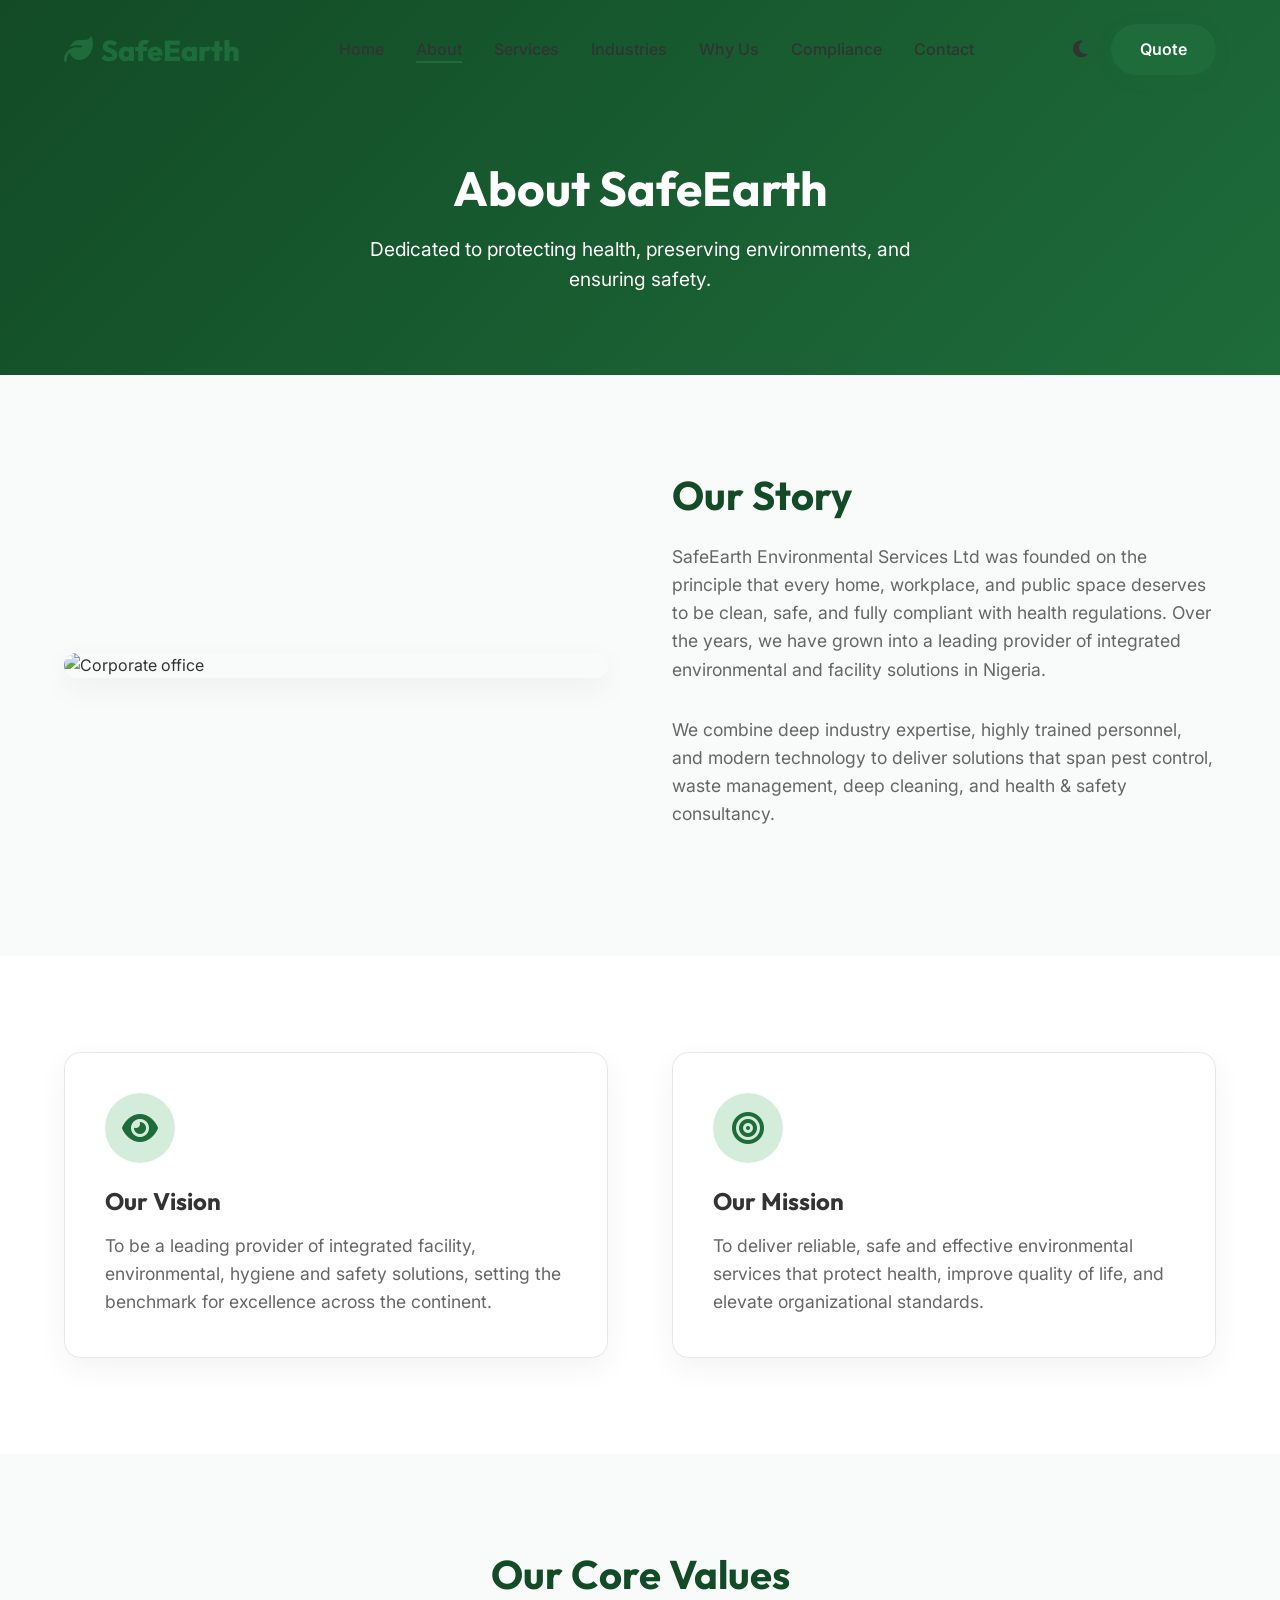
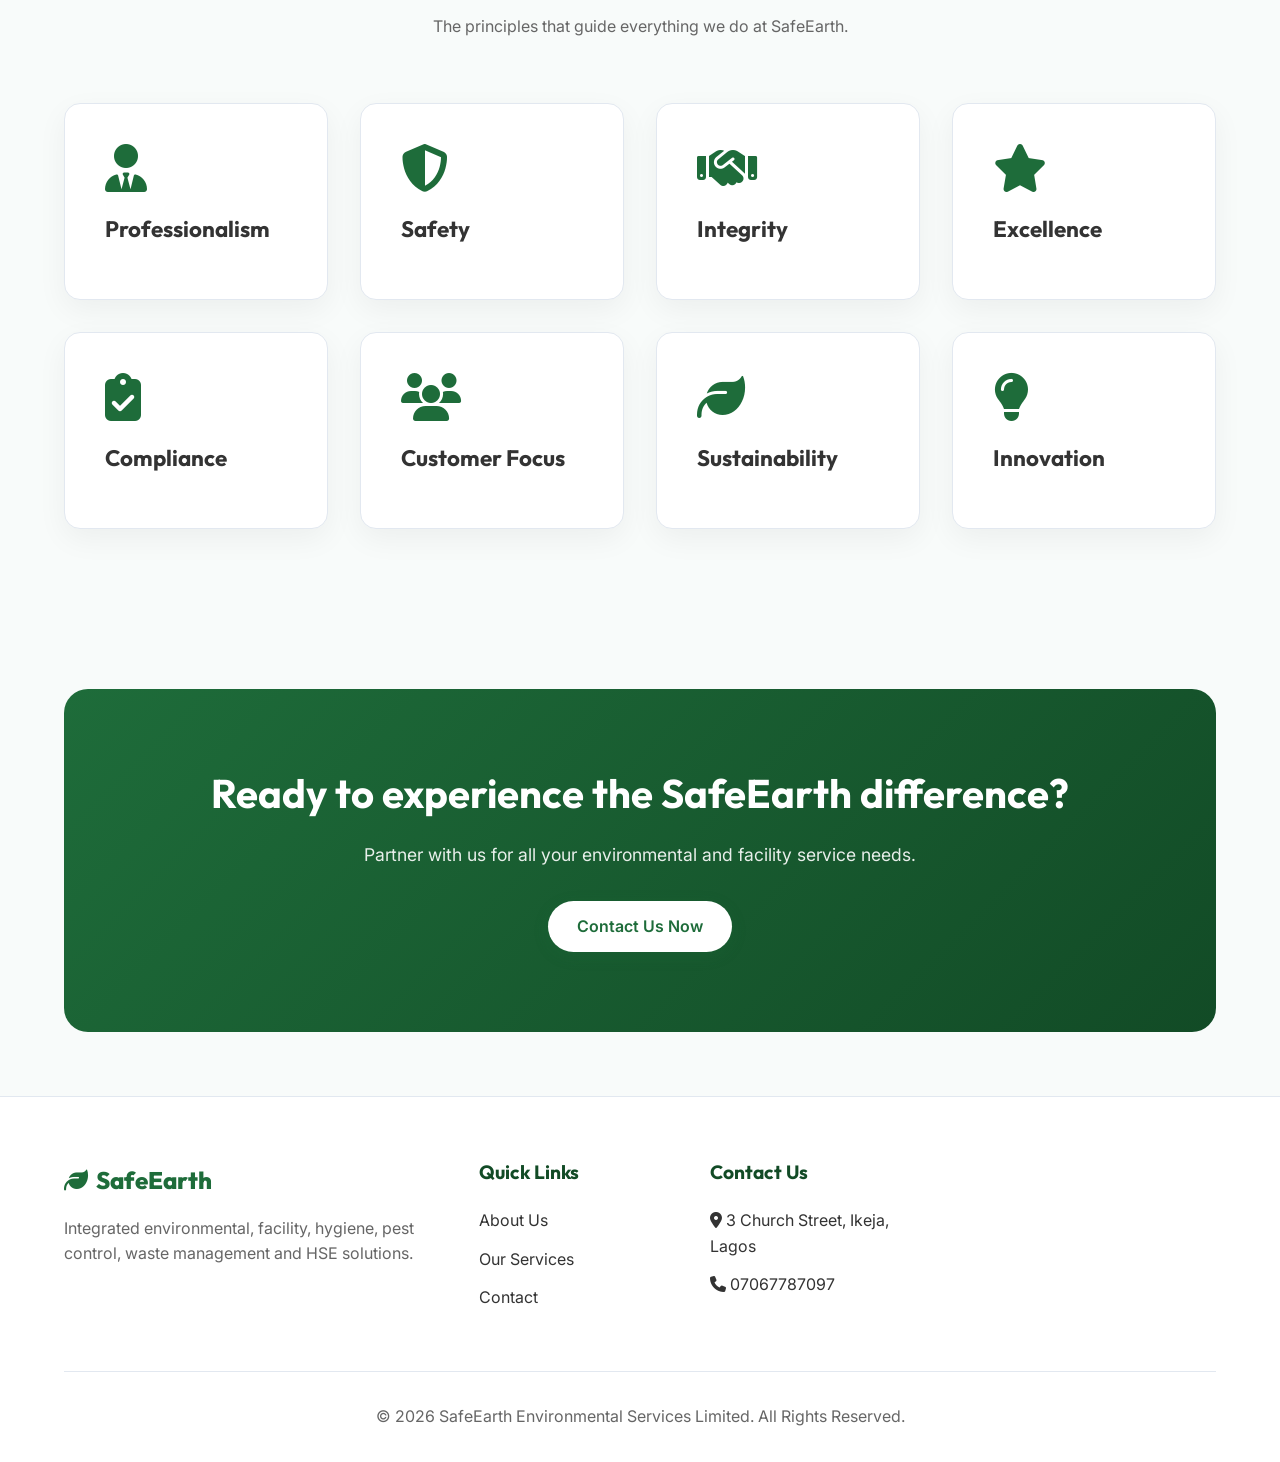
==== about.html @ f8154b9e "feat: SafeEarth" ====
<!DOCTYPE html>
<html lang="en">
<head>
  <meta charset="UTF-8">
  <meta name="viewport" content="width=device-width, initial-scale=1.0">
  <title>About Us | SafeEarth Environmental Services</title>
  <meta name="description" content="SafeEarth is a leading provider of integrated facility, environmental, hygiene and safety solutions.">
  <link rel="stylesheet" href="style.css">
</head>
<body>

  <!-- Loader -->
  <div class="loader-wrapper" id="loader">
    <div class="loader"></div>
  </div>

  <!-- Navbar -->
  <nav class="navbar">
    <a href="index.html" class="nav-logo">
      <i class="fas fa-leaf"></i> SafeEarth
    </a>
    <ul class="nav-links">
      <li><a href="index.html">Home</a></li>
      <li><a href="about.html" class="active">About</a></li>
      <li><a href="services.html">Services</a></li>
      <li><a href="industries.html">Industries</a></li>
      <li><a href="why-us.html">Why Us</a></li>
      <li><a href="compliance.html">Compliance</a></li>
      <li><a href="contact.html">Contact</a></li>
    </ul>
    <div class="nav-actions">
      <button class="theme-toggle" id="theme-toggle"><i class="fas fa-moon"></i></button>
      <a href="contact.html" class="btn btn-primary d-none-mobile">Quote</a>
      <div class="hamburger">
        <span></span>
        <span></span>
        <span></span>
      </div>
    </div>
  </nav>

  <!-- Page Header -->
  <header class="page-header">
    <h1 class="reveal slide-left">About SafeEarth</h1>
    <p class="reveal slide-right" style="transition-delay: 0.1s">Dedicated to protecting health, preserving environments, and ensuring safety.</p>
  </header>

  <!-- Story Section -->
  <section class="section">
    <div class="about-preview reveal">
      <div class="about-image">
        <img src="https://images.unsplash.com/photo-1497366216548-37526070297c?auto=format&fit=crop&q=80&w=800" alt="Corporate office">
      </div>
      <div class="about-text">
        <h2>Our Story</h2>
        <p>SafeEarth Environmental Services Ltd was founded on the principle that every home, workplace, and public space deserves to be clean, safe, and fully compliant with health regulations. Over the years, we have grown into a leading provider of integrated environmental and facility solutions in Nigeria.</p>
        <p>We combine deep industry expertise, highly trained personnel, and modern technology to deliver solutions that span pest control, waste management, deep cleaning, and health & safety consultancy.</p>
      </div>
    </div>
  </section>

  <!-- Vision & Mission -->
  <section class="section section-alt">
    <div class="grid" style="grid-template-columns: 1fr 1fr; gap: 4rem;">
      <div class="card reveal slide-left">
        <div style="width: 70px; height: 70px; background: var(--color-primary-light); border-radius: 50%; display: flex; align-items: center; justify-content: center; font-size: 2rem; color: var(--color-primary); margin-bottom: 1.5rem;">
          <i class="fas fa-eye"></i>
        </div>
        <h2>Our Vision</h2>
        <p style="font-size: 1.1rem; margin-top: 1rem;">To be a leading provider of integrated facility, environmental, hygiene and safety solutions, setting the benchmark for excellence across the continent.</p>
      </div>
      <div class="card reveal slide-right">
        <div style="width: 70px; height: 70px; background: var(--color-primary-light); border-radius: 50%; display: flex; align-items: center; justify-content: center; font-size: 2rem; color: var(--color-primary); margin-bottom: 1.5rem;">
          <i class="fas fa-bullseye"></i>
        </div>
        <h2>Our Mission</h2>
        <p style="font-size: 1.1rem; margin-top: 1rem;">To deliver reliable, safe and effective environmental services that protect health, improve quality of life, and elevate organizational standards.</p>
      </div>
    </div>
  </section>

  <!-- Core Values -->
  <section class="section">
    <div class="section-header reveal">
      <h2>Our Core Values</h2>
      <p>The principles that guide everything we do at SafeEarth.</p>
    </div>
    <div class="grid" style="grid-template-columns: repeat(auto-fit, minmax(250px, 1fr));">
      <div class="card reveal">
        <i class="fas fa-user-tie card-icon"></i>
        <h3>Professionalism</h3>
      </div>
      <div class="card reveal" style="transition-delay: 0.1s">
        <i class="fas fa-shield-alt card-icon"></i>
        <h3>Safety</h3>
      </div>
      <div class="card reveal" style="transition-delay: 0.2s">
        <i class="fas fa-handshake card-icon"></i>
        <h3>Integrity</h3>
      </div>
      <div class="card reveal" style="transition-delay: 0.3s">
        <i class="fas fa-star card-icon"></i>
        <h3>Excellence</h3>
      </div>
      <div class="card reveal" style="transition-delay: 0.4s">
        <i class="fas fa-clipboard-check card-icon"></i>
        <h3>Compliance</h3>
      </div>
      <div class="card reveal" style="transition-delay: 0.5s">
        <i class="fas fa-users card-icon"></i>
        <h3>Customer Focus</h3>
      </div>
      <div class="card reveal" style="transition-delay: 0.6s">
        <i class="fas fa-leaf card-icon"></i>
        <h3>Sustainability</h3>
      </div>
      <div class="card reveal" style="transition-delay: 0.7s">
        <i class="fas fa-lightbulb card-icon"></i>
        <h3>Innovation</h3>
      </div>
    </div>
  </section>

  <!-- CTA Banner -->
  <div class="cta-banner reveal">
    <h2>Ready to experience the SafeEarth difference?</h2>
    <p style="margin-bottom: 2rem; font-size: 1.1rem; opacity: 0.9;">Partner with us for all your environmental and facility service needs.</p>
    <a href="contact.html" class="btn btn-primary pulse">Contact Us Now</a>
  </div>

  <!-- Footer (same as index) -->
  <footer class="footer">
    <div class="footer-grid">
      <div class="footer-col">
        <a href="index.html" class="footer-logo">
          <i class="fas fa-leaf"></i> SafeEarth
        </a>
        <p>Integrated environmental, facility, hygiene, pest control, waste management and HSE solutions.</p>
      </div>
      <div class="footer-col">
        <h4>Quick Links</h4>
        <ul class="footer-links">
          <li><a href="about.html">About Us</a></li>
          <li><a href="services.html">Our Services</a></li>
          <li><a href="contact.html">Contact</a></li>
        </ul>
      </div>
      <div class="footer-col">
        <h4>Contact Us</h4>
        <ul class="footer-links">
          <li><i class="fas fa-map-marker-alt"></i> 3 Church Street, Ikeja, Lagos</li>
          <li><i class="fas fa-phone"></i> 07067787097</li>
        </ul>
      </div>
    </div>
    <div class="footer-bottom">
      <p>&copy; 2026 SafeEarth Environmental Services Limited. All Rights Reserved.</p>
    </div>
  </footer>

  <div class="back-to-top" id="backToTop"><i class="fas fa-arrow-up"></i></div>
  <script src="script.js"></script>
</body>
</html>
---- style.css ----
@import url('https://fonts.googleapis.com/css2?family=Inter:wght@300;400;500;600;700;800&family=Outfit:wght@400;500;600;700&display=swap');
@import url('https://cdnjs.cloudflare.com/ajax/libs/font-awesome/6.4.0/css/all.min.css');

:root {
  /* Color Palette - Light Mode (Default) */
  --color-primary: #1e6c3a; /* Professional Green */
  --color-primary-dark: #124b26;
  --color-primary-light: #d4eddb;
  --color-secondary: #0f4c81; /* Corporate Blue */
  --color-background: #f8fbfa;
  --color-surface: #ffffff;
  --color-text: #333333;
  --color-text-light: #666666;
  --color-border: #e2e8f0;
  
  --shadow-soft: 0 10px 30px rgba(0, 0, 0, 0.05);
  --shadow-hover: 0 20px 40px rgba(30, 108, 58, 0.1);
  --glass-bg: rgba(255, 255, 255, 0.85);
  --glass-border: rgba(255, 255, 255, 0.18);
  
  --radius-sm: 8px;
  --radius-md: 16px;
  --radius-lg: 24px;
  --radius-pill: 9999px;
  
  --transition-fast: 0.2s ease;
  --transition-normal: 0.3s ease;
  --transition-slow: 0.5s ease;
}

[data-theme="dark"] {
  --color-primary: #2ebc66; /* Brighter Green for Dark Mode */
  --color-primary-dark: #1e8746;
  --color-primary-light: #124b26;
  --color-secondary: #3d8cd5;
  --color-background: #0d1310;
  --color-surface: #151e18;
  --color-text: #f0f4f2;
  --color-text-light: #a0b3a8;
  --color-border: #233329;
  
  --shadow-soft: 0 10px 30px rgba(0, 0, 0, 0.3);
  --shadow-hover: 0 20px 40px rgba(46, 188, 102, 0.15);
  --glass-bg: rgba(21, 30, 24, 0.85);
  --glass-border: rgba(255, 255, 255, 0.05);
}

/* Reset & Base */
* {
  margin: 0;
  padding: 0;
  box-sizing: border-box;
}

html {
  scroll-behavior: smooth;
  font-size: 16px;
}

body {
  font-family: 'Inter', sans-serif;
  background-color: var(--color-background);
  color: var(--color-text);
  line-height: 1.6;
  overflow-x: hidden;
  transition: background-color var(--transition-normal), color var(--transition-normal);
}

h1, h2, h3, h4, h5, h6 {
  font-family: 'Outfit', sans-serif;
  color: var(--color-text);
  line-height: 1.2;
}

a {
  text-decoration: none;
  color: inherit;
  transition: color var(--transition-fast);
}

ul {
  list-style: none;
}

img {
  max-width: 100%;
  height: auto;
  display: block;
}

/* Page Loader */
.loader-wrapper {
  position: fixed;
  top: 0; left: 0; width: 100%; height: 100%;
  background: var(--color-background);
  display: flex;
  justify-content: center;
  align-items: center;
  z-index: 9999;
  transition: opacity 0.5s, visibility 0.5s;
}
.loader {
  width: 50px;
  height: 50px;
  border: 4px solid var(--color-primary-light);
  border-top-color: var(--color-primary);
  border-radius: 50%;
  animation: spin 1s linear infinite;
}

/* Navbar */
.navbar {
  position: fixed;
  top: 0; left: 0; width: 100%;
  padding: 1.5rem 5%;
  display: flex;
  justify-content: space-between;
  align-items: center;
  z-index: 1000;
  transition: all var(--transition-normal);
}

.navbar.scrolled {
  padding: 1rem 5%;
  background: var(--glass-bg);
  backdrop-filter: blur(12px);
  -webkit-backdrop-filter: blur(12px);
  box-shadow: var(--shadow-soft);
  border-bottom: 1px solid var(--glass-border);
}

.nav-logo {
  font-family: 'Outfit', sans-serif;
  font-size: 1.8rem;
  font-weight: 800;
  color: var(--color-primary);
  display: flex;
  align-items: center;
  gap: 0.5rem;
}

.nav-links {
  display: flex;
  gap: 2rem;
  align-items: center;
}

.nav-links a {
  font-weight: 500;
  position: relative;
}

.nav-links a::after {
  content: '';
  position: absolute;
  bottom: -4px; left: 0;
  width: 0%; height: 2px;
  background: var(--color-primary);
  transition: width var(--transition-fast);
}

.nav-links a:hover::after,
.nav-links a.active::after {
  width: 100%;
}

.nav-actions {
  display: flex;
  align-items: center;
  gap: 1.5rem;
}

.btn {
  display: inline-flex;
  align-items: center;
  gap: 0.5rem;
  padding: 0.8rem 1.8rem;
  border-radius: var(--radius-pill);
  font-weight: 600;
  cursor: pointer;
  border: none;
  font-family: 'Inter', sans-serif;
  transition: all var(--transition-normal);
}

.btn-primary {
  background: var(--color-primary);
  color: #fff;
  box-shadow: 0 4px 15px rgba(30, 108, 58, 0.2);
}

.btn-primary:hover {
  background: var(--color-primary-dark);
  color: #fff;
  transform: translateY(-2px);
  box-shadow: 0 8px 25px rgba(30, 108, 58, 0.3);
}

.btn-outline {
  background: transparent;
  color: var(--color-primary);
  border: 2px solid var(--color-primary);
}

.btn-outline:hover {
  background: var(--color-primary);
  color: #fff;
}

.theme-toggle {
  background: none;
  border: none;
  color: var(--color-text);
  font-size: 1.2rem;
  cursor: pointer;
}

/* Hamburger */
.hamburger {
  display: none;
  cursor: pointer;
  width: 30px; height: 24px;
  position: relative;
  z-index: 1001;
}

.hamburger span {
  position: absolute;
  width: 100%; height: 3px;
  background: var(--color-text);
  border-radius: 3px;
  transition: all var(--transition-normal);
}

.hamburger span:nth-child(1) { top: 0; }
.hamburger span:nth-child(2) { top: 10px; }
.hamburger span:nth-child(3) { top: 20px; }

.hamburger.active span:nth-child(1) { top: 10px; transform: rotate(45deg); }
.hamburger.active span:nth-child(2) { opacity: 0; }
.hamburger.active span:nth-child(3) { top: 10px; transform: rotate(-45deg); }

/* Hero Section */
.hero {
  min-height: 100vh;
  position: relative;
  display: flex;
  align-items: center;
  padding: 6rem 5% 0;
  overflow: hidden;
}

.hero-bg {
  position: absolute;
  top: 0; left: 0; width: 100%; height: 100%;
  object-fit: cover;
  z-index: -2;
}

.hero-overlay {
  position: absolute;
  top: 0; left: 0; width: 100%; height: 100%;
  background: linear-gradient(90deg, rgba(255,255,255,0.95) 0%, rgba(255,255,255,0.6) 100%);
  z-index: -1;
}

[data-theme="dark"] .hero-overlay {
  background: linear-gradient(90deg, rgba(13,19,16,0.95) 0%, rgba(13,19,16,0.6) 100%);
}

.hero-content {
  max-width: 800px;
}

.hero h1 {
  font-size: clamp(2.5rem, 5vw, 4.5rem);
  margin-bottom: 1.5rem;
  color: var(--color-primary-dark);
}

[data-theme="dark"] .hero h1 {
  color: var(--color-primary);
}

.hero p {
  font-size: clamp(1.1rem, 2vw, 1.3rem);
  color: var(--color-text-light);
  margin-bottom: 2.5rem;
  max-width: 600px;
}

.hero-btns {
  display: flex;
  gap: 1rem;
}

/* Floating Shapes */
.floating-shape {
  position: absolute;
  z-index: -1;
  animation: float 6s ease-in-out infinite;
  opacity: 0.1;
  color: var(--color-primary);
  font-size: 8rem;
}
.shape-1 { top: 20%; right: 10%; animation-delay: 0s; }
.shape-2 { bottom: 10%; right: 30%; animation-delay: 2s; font-size: 6rem; color: var(--color-secondary); }
.shape-3 { top: 40%; left: 50%; animation-delay: 4s; font-size: 4rem; }

/* Sections Base */
.section {
  padding: 6rem 5%;
}

.section-alt {
  background: var(--color-surface);
}

.section-header {
  text-align: center;
  margin-bottom: 4rem;
}

.section-header h2 {
  font-size: 2.5rem;
  margin-bottom: 1rem;
  color: var(--color-primary-dark);
}

[data-theme="dark"] .section-header h2 {
  color: var(--color-primary);
}

.section-header p {
  color: var(--color-text-light);
  max-width: 600px;
  margin: 0 auto;
}

/* Cards */
.grid {
  display: grid;
  grid-template-columns: repeat(auto-fit, minmax(300px, 1fr));
  gap: 2rem;
}

.card {
  background: var(--color-surface);
  border-radius: var(--radius-md);
  padding: 2.5rem;
  box-shadow: var(--shadow-soft);
  transition: all var(--transition-normal);
  border: 1px solid var(--color-border);
  position: relative;
  overflow: hidden;
  height: 100%;
}

.card:hover {
  transform: translateY(-10px);
  box-shadow: var(--shadow-hover);
  border-color: var(--color-primary-light);
}

.card-icon {
  font-size: 3rem;
  color: var(--color-primary);
  margin-bottom: 1.5rem;
  display: inline-block;
  transition: transform var(--transition-normal);
}

.card:hover .card-icon {
  transform: scale(1.1);
}

.card h3 {
  font-size: 1.4rem;
  margin-bottom: 1rem;
}

.card p {
  color: var(--color-text-light);
}

/* Services Grid Specialized */
.service-card {
  padding: 0;
  display: flex;
  flex-direction: column;
}

.service-img {
  width: 100%;
  height: 200px;
  object-fit: cover;
  transition: transform var(--transition-normal);
}

.service-card:hover .service-img {
  transform: scale(1.05);
}

.service-img-container {
  overflow: hidden;
}

.service-content {
  padding: 2rem;
  flex: 1;
}

/* About Preview */
.about-preview {
  display: flex;
  align-items: center;
  gap: 4rem;
}

.about-text {
  flex: 1;
}
.about-text h2 {
  font-size: 2.5rem;
  margin-bottom: 1.5rem;
  color: var(--color-primary-dark);
}
[data-theme="dark"] .about-text h2 { color: var(--color-primary); }
.about-text p {
  font-size: 1.1rem;
  color: var(--color-text-light);
  margin-bottom: 2rem;
}

.about-image {
  flex: 1;
  position: relative;
}

.about-image img {
  border-radius: var(--radius-lg);
  box-shadow: var(--shadow-soft);
}

/* CTA Banner */
.cta-banner {
  background: linear-gradient(135deg, var(--color-primary), var(--color-primary-dark));
  color: #fff;
  text-align: center;
  padding: 5rem 5%;
  border-radius: var(--radius-lg);
  margin: 4rem 5%;
  position: relative;
  overflow: hidden;
}

.cta-banner h2 {
  color: #fff;
  font-size: 2.5rem;
  margin-bottom: 1.5rem;
}

[data-theme="dark"] .cta-banner h2 { color: #fff; }

.cta-banner .btn-primary {
  background: #fff;
  color: var(--color-primary);
}

.cta-banner .btn-primary:hover {
  background: var(--color-background);
  color: var(--color-primary-dark);
}

/* Contact Specifics */
.contact-grid {
  display: grid;
  grid-template-columns: 1fr 1fr;
  gap: 4rem;
}

.contact-info-item {
  display: flex;
  gap: 1.5rem;
  margin-bottom: 2rem;
}

.contact-info-icon {
  width: 50px;
  height: 50px;
  background: var(--color-primary-light);
  color: var(--color-primary);
  border-radius: 50%;
  display: flex;
  align-items: center;
  justify-content: center;
  font-size: 1.5rem;
  flex-shrink: 0;
}
.contact-info-content h4 {
  font-size: 1.2rem;
  margin-bottom: 0.5rem;
}
.contact-info-content p {
  color: var(--color-text-light);
}

.contact-form {
  background: var(--color-surface);
  padding: 3rem;
  border-radius: var(--radius-lg);
  box-shadow: var(--shadow-soft);
  border: 1px solid var(--color-border);
}

.form-group {
  margin-bottom: 1.5rem;
}

.form-group label {
  display: block;
  margin-bottom: 0.5rem;
  font-weight: 500;
}

.form-control {
  width: 100%;
  padding: 1rem;
  border: 1px solid var(--color-border);
  border-radius: var(--radius-sm);
  background: var(--color-background);
  color: var(--color-text);
  font-family: inherit;
  transition: all var(--transition-fast);
}

.form-control:focus {
  outline: none;
  border-color: var(--color-primary);
  box-shadow: 0 0 0 3px var(--color-primary-light);
}

/* Footer */
.footer {
  background: var(--color-surface);
  border-top: 1px solid var(--color-border);
  padding: 4rem 5% 2rem;
}

.footer-grid {
  display: grid;
  grid-template-columns: 2fr 1fr 1fr 1.5fr;
  gap: 3rem;
  margin-bottom: 3rem;
}

.footer-logo {
  font-family: 'Outfit', sans-serif;
  font-size: 1.5rem;
  font-weight: 800;
  color: var(--color-primary);
  margin-bottom: 1rem;
  display: flex;
  align-items: center;
  gap: 0.5rem;
}

.footer-col h4 {
  font-size: 1.2rem;
  margin-bottom: 1.5rem;
  color: var(--color-primary-dark);
}

[data-theme="dark"] .footer-col h4 { color: var(--color-primary); }

.footer-col p {
  color: var(--color-text-light);
  margin-bottom: 1rem;
}

.footer-links li {
  margin-bottom: 0.8rem;
}

.footer-links a:hover {
  color: var(--color-primary);
}

.social-links {
  display: flex;
  gap: 1rem;
}

.social-links a {
  width: 40px; height: 40px;
  border-radius: 50%;
  background: var(--color-background);
  display: flex;
  align-items: center;
  justify-content: center;
  color: var(--color-text);
  border: 1px solid var(--color-border);
}

.social-links a:hover {
  background: var(--color-primary);
  color: #fff;
  border-color: var(--color-primary);
}

.footer-bottom {
  text-align: center;
  padding-top: 2rem;
  border-top: 1px solid var(--color-border);
  color: var(--color-text-light);
}

/* Floating Elements */
.whatsapp-float {
  position: fixed;
  bottom: 30px;
  left: 30px;
  width: 60px;
  height: 60px;
  background: #25d366;
  color: #fff;
  border-radius: 50%;
  display: flex;
  align-items: center;
  justify-content: center;
  font-size: 2rem;
  box-shadow: var(--shadow-soft);
  z-index: 100;
  transition: all var(--transition-normal);
}

.whatsapp-float:hover {
  transform: scale(1.1);
}

.back-to-top {
  position: fixed;
  bottom: 30px;
  right: 30px;
  width: 50px;
  height: 50px;
  background: var(--color-primary);
  color: #fff;
  border-radius: 50%;
  display: flex;
  align-items: center;
  justify-content: center;
  font-size: 1.5rem;
  box-shadow: var(--shadow-soft);
  z-index: 100;
  cursor: pointer;
  opacity: 0;
  visibility: hidden;
  transition: all var(--transition-normal);
}

.back-to-top.visible {
  opacity: 1;
  visibility: visible;
}

.back-to-top:hover {
  background: var(--color-primary-dark);
  transform: translateY(-5px);
}

/* Animations Base */
.reveal {
  opacity: 0;
  transform: translateY(50px);
  transition: all 0.8s ease;
}

.reveal.active {
  opacity: 1;
  transform: translateY(0);
}

.reveal.slide-left {
  transform: translateX(-50px);
}
.reveal.slide-right {
  transform: translateX(50px);
}
.reveal.slide-left.active, .reveal.slide-right.active {
  transform: translateX(0);
}

@keyframes spin {
  0% { transform: rotate(0deg); }
  100% { transform: rotate(360deg); }
}

@keyframes float {
  0%, 100% { transform: translateY(0); }
  50% { transform: translateY(-20px); }
}

.pulse {
  animation: pulse 2s infinite;
}

@keyframes pulse {
  0% { box-shadow: 0 0 0 0 rgba(30, 108, 58, 0.4); }
  70% { box-shadow: 0 0 0 15px rgba(30, 108, 58, 0); }
  100% { box-shadow: 0 0 0 0 rgba(30, 108, 58, 0); }
}

/* Inner Page Header */
.page-header {
  padding: 10rem 5% 5rem;
  background: linear-gradient(135deg, var(--color-primary-dark), var(--color-primary));
  color: #fff;
  text-align: center;
  position: relative;
}

.page-header h1 {
  font-size: 3rem;
  color: #fff;
  margin-bottom: 1rem;
}

[data-theme="dark"] .page-header h1 { color: #fff; }

.page-header p {
  font-size: 1.2rem;
  max-width: 600px;
  margin: 0 auto;
  opacity: 0.9;
}

/* Responsive */
@media (max-width: 992px) {
  .nav-links {
    position: fixed;
    top: 0; left: 100%;
    width: 100%; height: 100vh;
    background: var(--color-surface);
    flex-direction: column;
    justify-content: center;
    transition: left var(--transition-normal);
  }
  .nav-links.active {
    left: 0;
  }
  .hamburger {
    display: block;
  }
  .about-preview, .contact-grid {
    flex-direction: column;
  }
  .footer-grid {
    grid-template-columns: 1fr 1fr;
  }
}

@media (max-width: 768px) {
  .hero {
    padding-top: 8rem;
    text-align: center;
  }
  .hero-btns {
    justify-content: center;
  }
  .footer-grid {
    grid-template-columns: 1fr;
  }
}
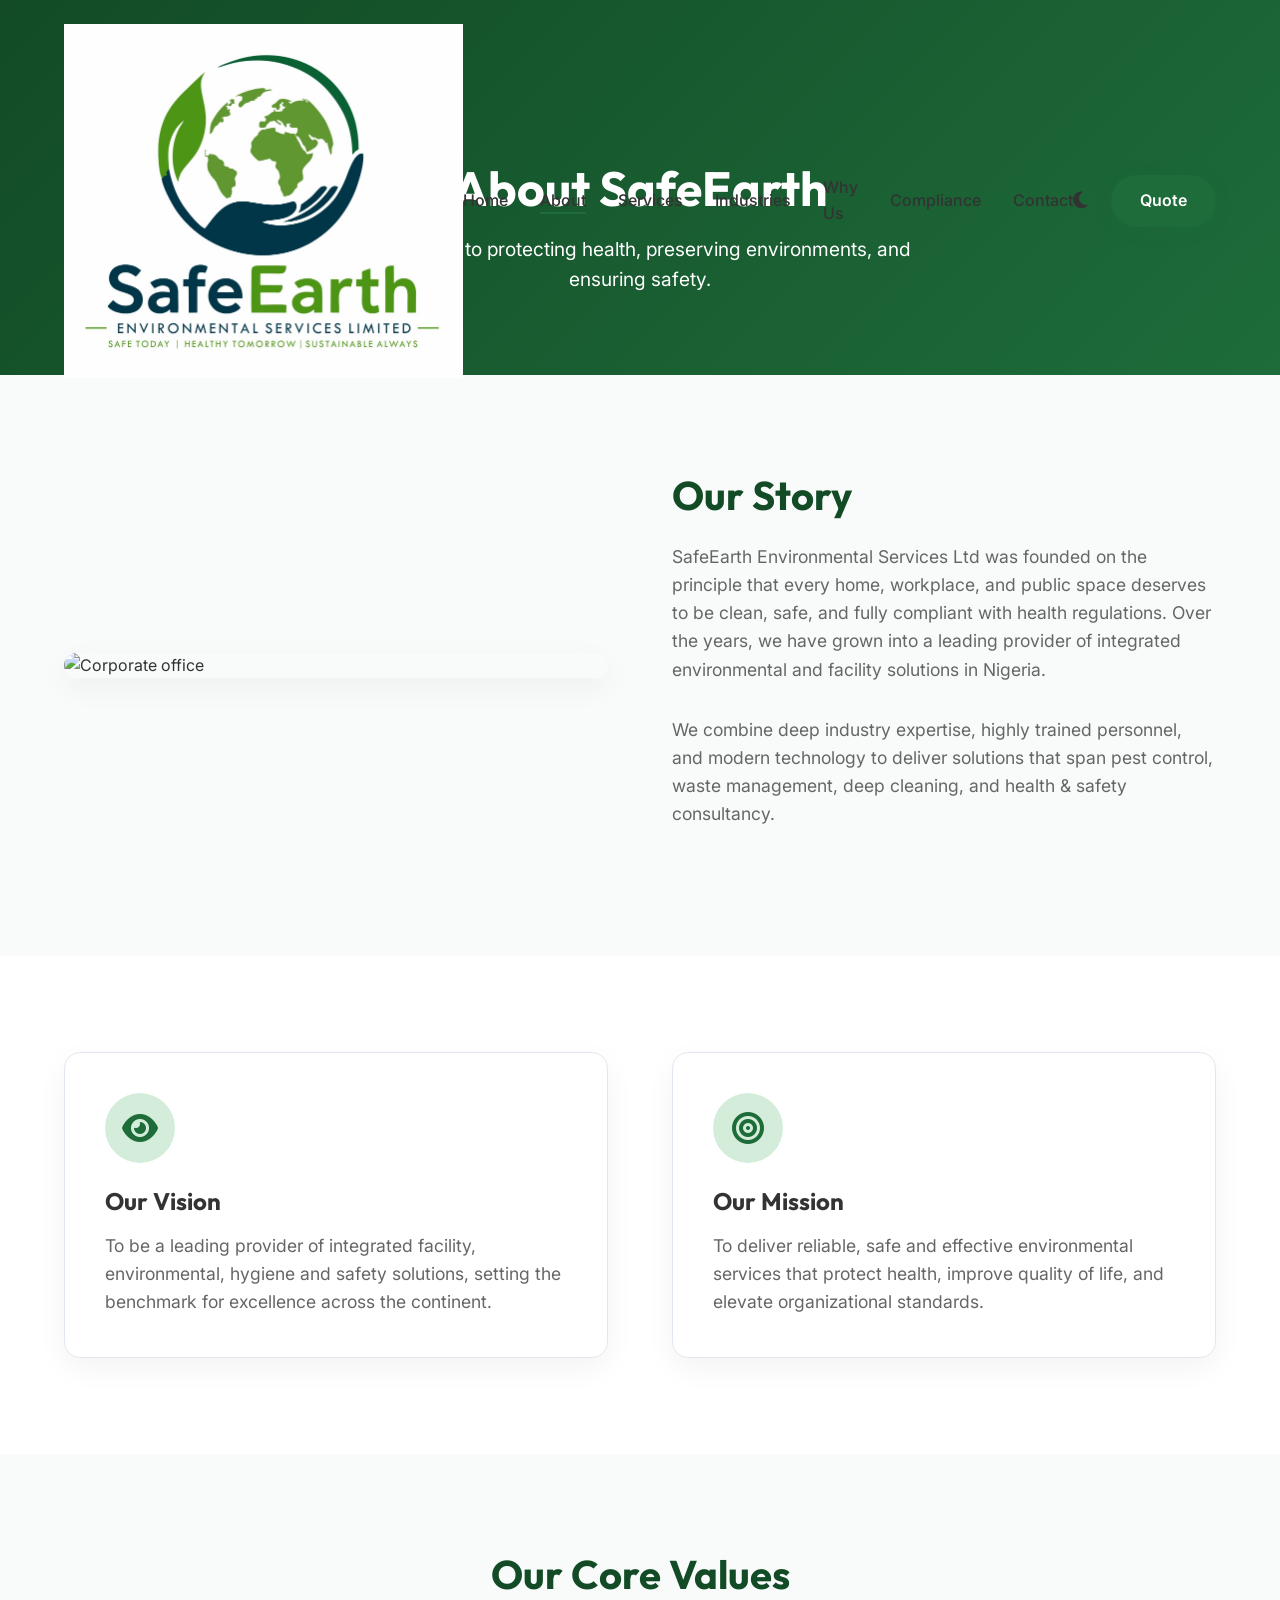
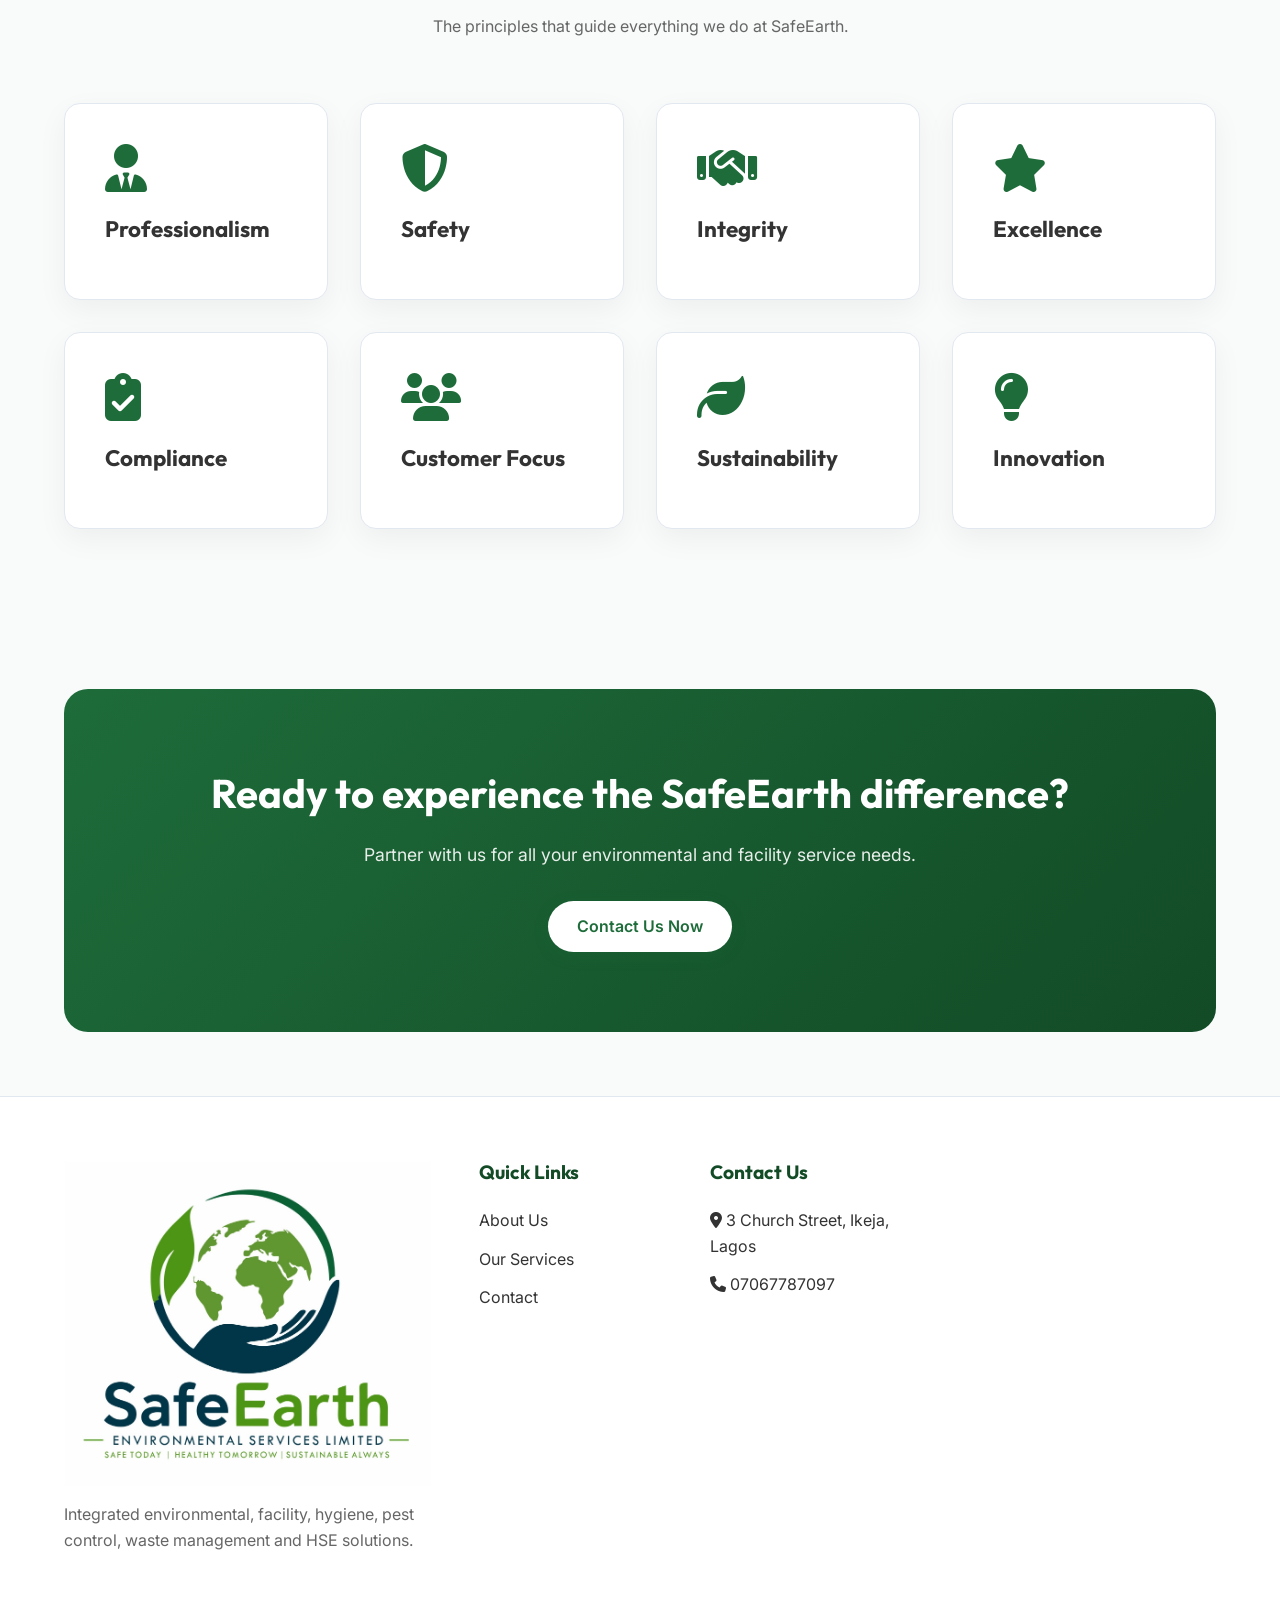
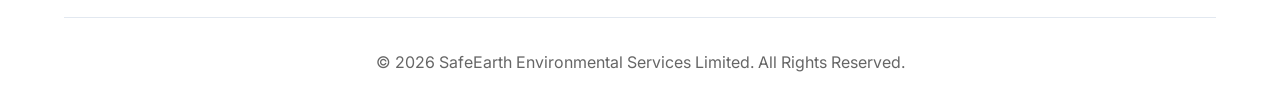
==== commit bfd41e0d: "fix: logo" ====
--- a/about.html
+++ b/about.html
@@ -17,7 +17,7 @@
   <!-- Navbar -->
   <nav class="navbar">
     <a href="index.html" class="nav-logo">
-      <i class="fas fa-leaf"></i> SafeEarth
+      <img src="logo.jpeg" alt="SafeEarth Logo">
     </a>
     <ul class="nav-links">
       <li><a href="index.html">Home</a></li>
@@ -133,7 +133,7 @@
     <div class="footer-grid">
       <div class="footer-col">
         <a href="index.html" class="footer-logo">
-          <i class="fas fa-leaf"></i> SafeEarth
+          <img src="logo.jpeg" alt="SafeEarth Logo">
         </a>
         <p>Integrated environmental, facility, hygiene, pest control, waste management and HSE solutions.</p>
       </div>
@@ -162,3 +162,4 @@
   <script src="script.js"></script>
 </body>
 </html>
+
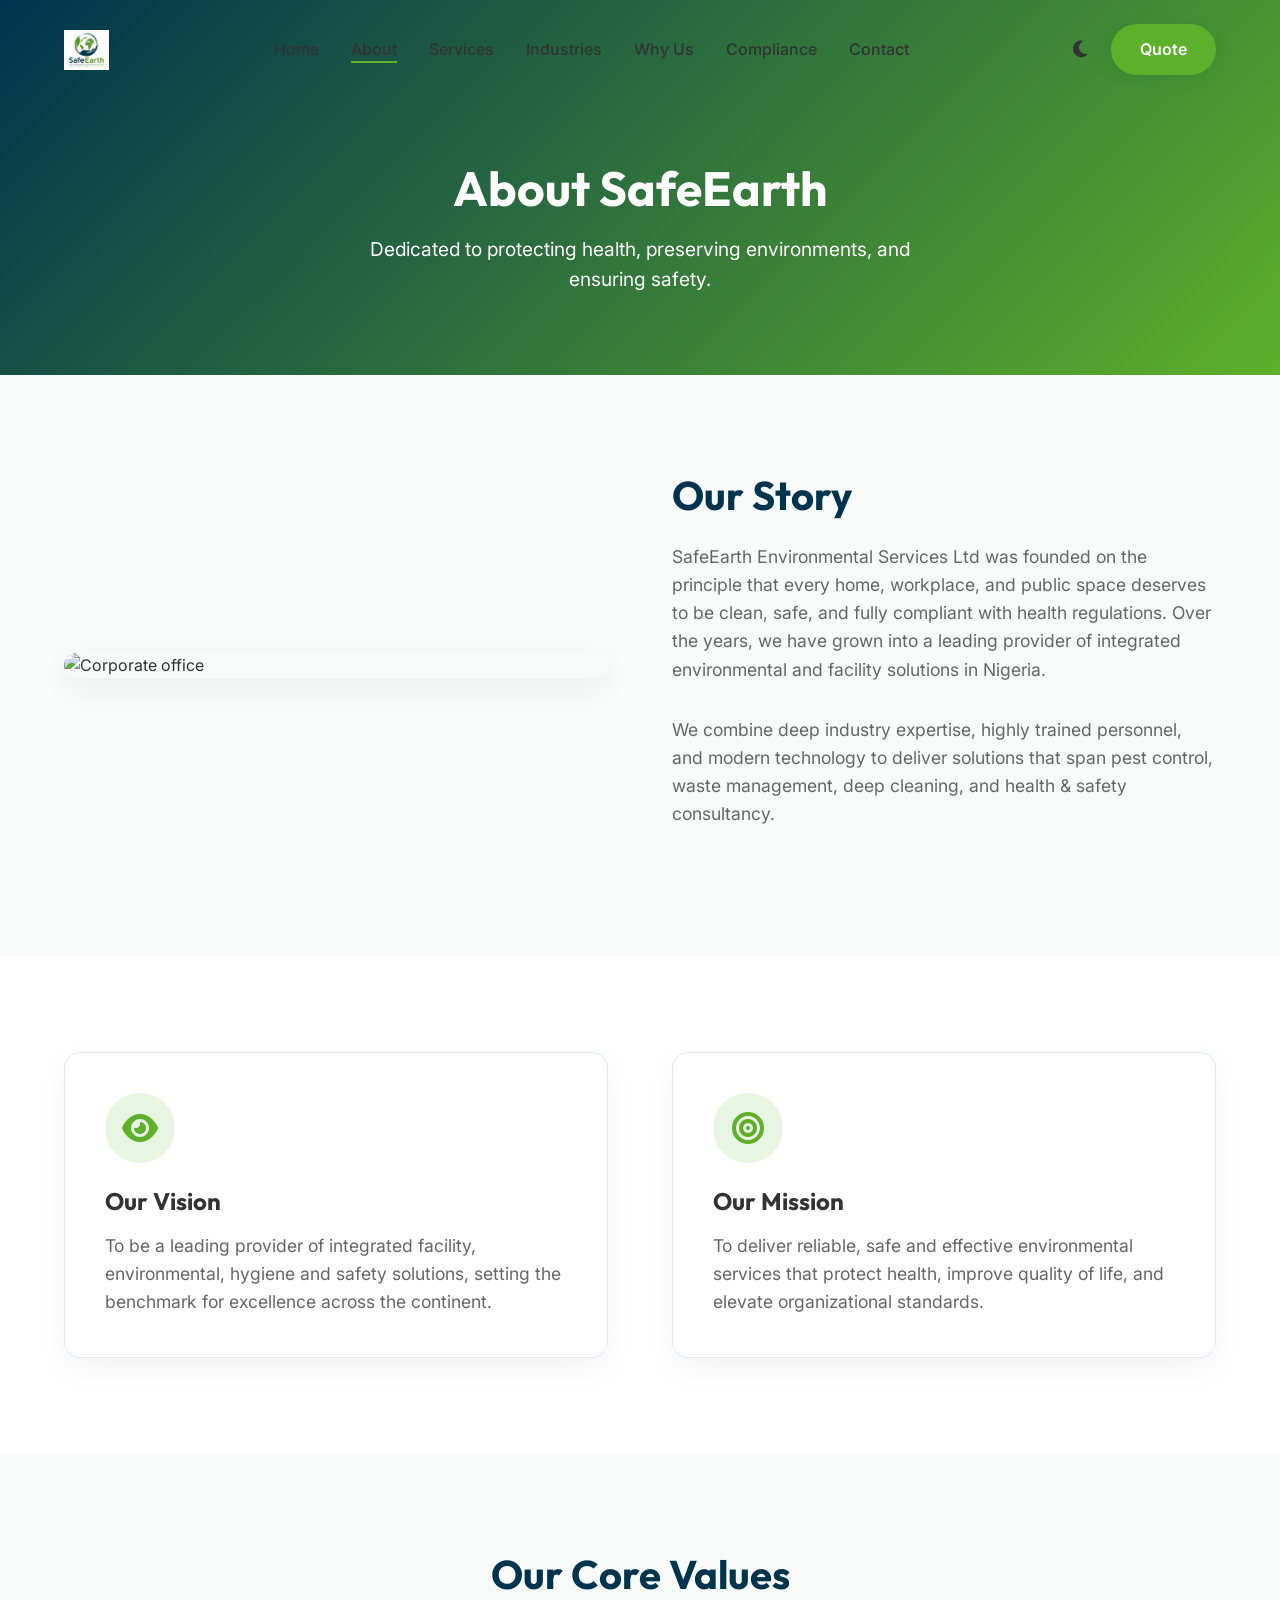
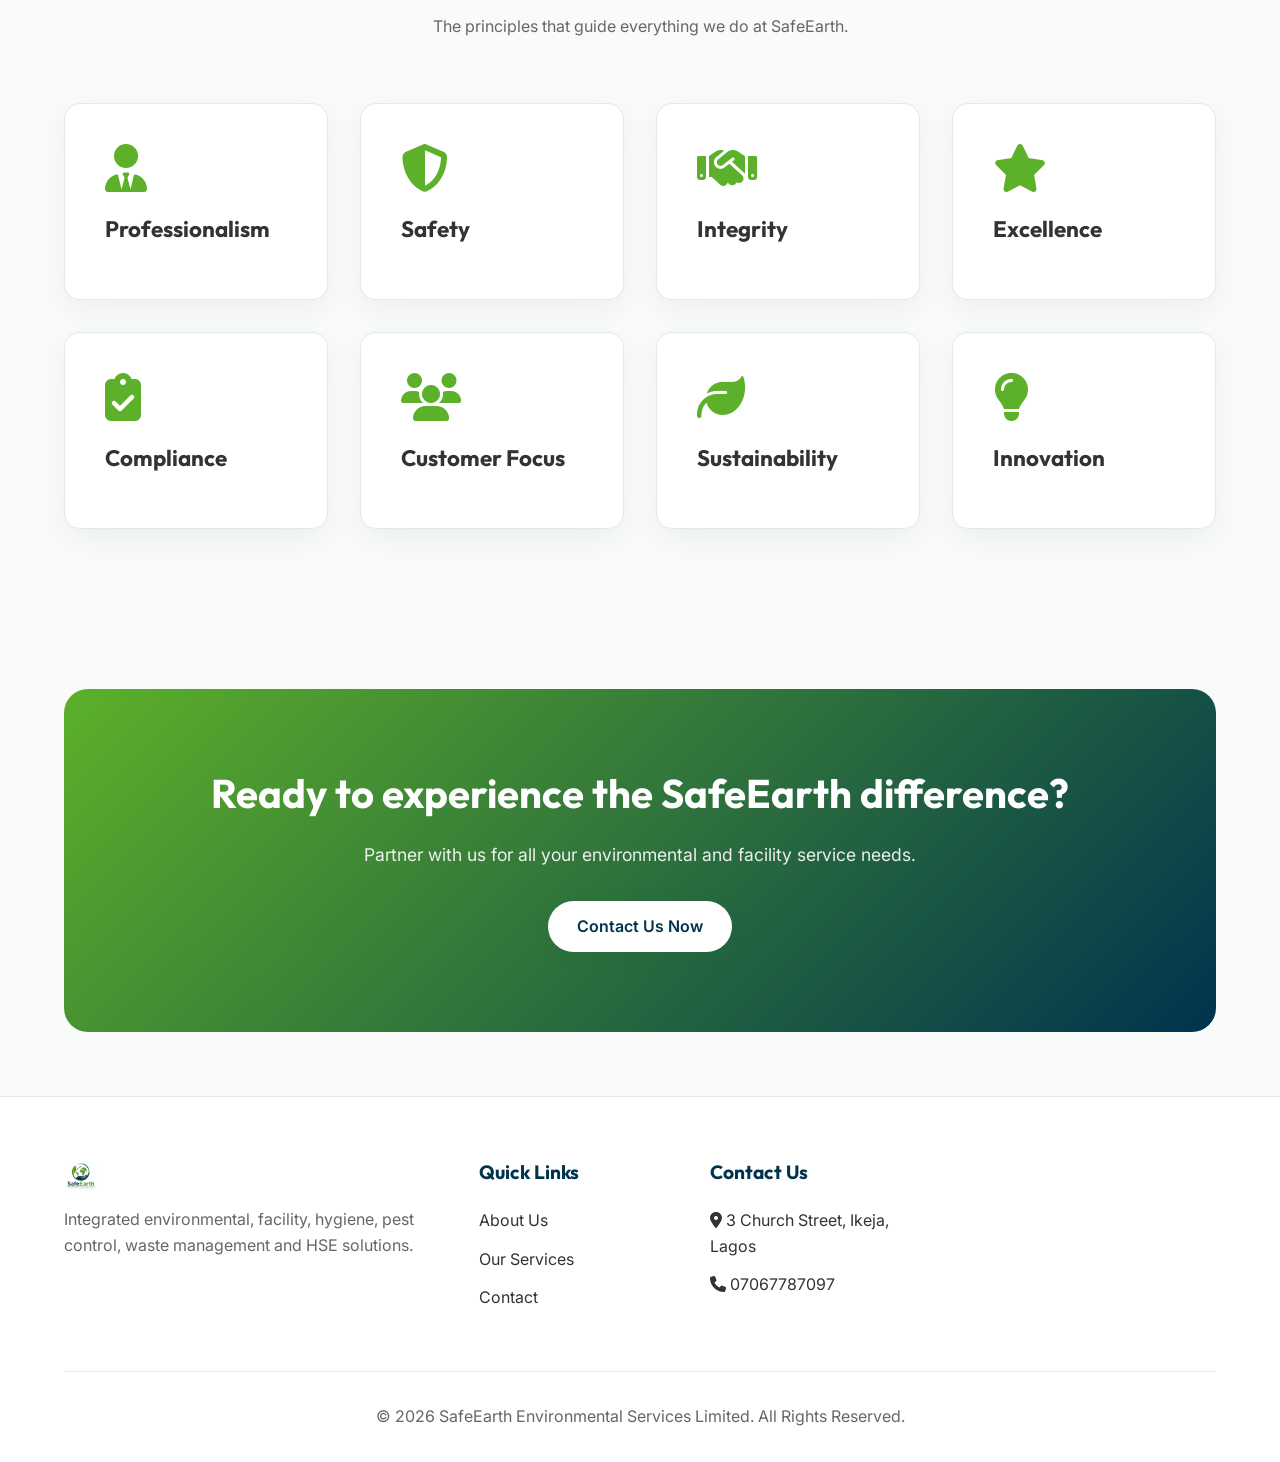
==== commit 5b534a02: "fix: logo" ====
--- a/about.html
+++ b/about.html
@@ -163,3 +163,4 @@
 </body>
 </html>
 
+
--- a/style.css
+++ b/style.css
@@ -2,11 +2,11 @@
 @import url('https://cdnjs.cloudflare.com/ajax/libs/font-awesome/6.4.0/css/all.min.css');
 
 :root {
-  /* Color Palette - Light Mode (Default) */
-  --color-primary: #1e6c3a; /* Professional Green */
-  --color-primary-dark: #124b26;
-  --color-primary-light: #d4eddb;
-  --color-secondary: #0f4c81; /* Corporate Blue */
+  /* Color Palette - Matched to Logo */
+  --color-primary: #5db02a; /* Logo Green */
+  --color-primary-dark: #4a8d21;
+  --color-primary-light: #e8f5e1;
+  --color-secondary: #00334e; /* Logo Navy Blue */
   --color-background: #f8fbfa;
   --color-surface: #ffffff;
   --color-text: #333333;
@@ -29,19 +29,19 @@
 }
 
 [data-theme="dark"] {
-  --color-primary: #2ebc66; /* Brighter Green for Dark Mode */
-  --color-primary-dark: #1e8746;
-  --color-primary-light: #124b26;
-  --color-secondary: #3d8cd5;
-  --color-background: #0d1310;
-  --color-surface: #151e18;
+  --color-primary: #6cc933; 
+  --color-primary-dark: #5db02a;
+  --color-primary-light: #1e3a10;
+  --color-secondary: #004d75;
+  --color-background: #0a110e;
+  --color-surface: #121a16;
   --color-text: #f0f4f2;
   --color-text-light: #a0b3a8;
   --color-border: #233329;
   
   --shadow-soft: 0 10px 30px rgba(0, 0, 0, 0.3);
-  --shadow-hover: 0 20px 40px rgba(46, 188, 102, 0.15);
-  --glass-bg: rgba(21, 30, 24, 0.85);
+  --shadow-hover: 0 20px 40px rgba(93, 176, 42, 0.15);
+  --glass-bg: rgba(18, 26, 22, 0.85);
   --glass-border: rgba(255, 255, 255, 0.05);
 }
 
@@ -130,13 +130,15 @@
 }
 
 .nav-logo {
-  font-family: 'Outfit', sans-serif;
-  font-size: 1.8rem;
-  font-weight: 800;
-  color: var(--color-primary);
-  display: flex;
-  align-items: center;
-  gap: 0.5rem;
+  display: flex;
+  align-items: center;
+  height: 40px;
+}
+
+.nav-logo img {
+  height: 100%;
+  width: auto;
+  object-fit: contain;
 }
 
 .nav-links {
@@ -275,7 +277,7 @@
 .hero h1 {
   font-size: clamp(2.5rem, 5vw, 4.5rem);
   margin-bottom: 1.5rem;
-  color: var(--color-primary-dark);
+  color: var(--color-secondary);
 }
 
 [data-theme="dark"] .hero h1 {
@@ -324,7 +326,7 @@
 .section-header h2 {
   font-size: 2.5rem;
   margin-bottom: 1rem;
-  color: var(--color-primary-dark);
+  color: var(--color-secondary);
 }
 
 [data-theme="dark"] .section-header h2 {
@@ -423,7 +425,7 @@
 .about-text h2 {
   font-size: 2.5rem;
   margin-bottom: 1.5rem;
-  color: var(--color-primary-dark);
+  color: var(--color-secondary);
 }
 [data-theme="dark"] .about-text h2 { color: var(--color-primary); }
 .about-text p {
@@ -444,7 +446,7 @@
 
 /* CTA Banner */
 .cta-banner {
-  background: linear-gradient(135deg, var(--color-primary), var(--color-primary-dark));
+  background: linear-gradient(135deg, var(--color-primary), var(--color-secondary));
   color: #fff;
   text-align: center;
   padding: 5rem 5%;
@@ -464,12 +466,12 @@
 
 .cta-banner .btn-primary {
   background: #fff;
-  color: var(--color-primary);
+  color: var(--color-secondary);
 }
 
 .cta-banner .btn-primary:hover {
   background: var(--color-background);
-  color: var(--color-primary-dark);
+  color: var(--color-secondary);
 }
 
 /* Contact Specifics */
@@ -555,20 +557,21 @@
 }
 
 .footer-logo {
-  font-family: 'Outfit', sans-serif;
-  font-size: 1.5rem;
-  font-weight: 800;
-  color: var(--color-primary);
+  display: flex;
+  align-items: center;
   margin-bottom: 1rem;
-  display: flex;
-  align-items: center;
-  gap: 0.5rem;
+}
+
+.footer-logo img {
+  height: 30px;
+  width: auto;
+  object-fit: contain;
 }
 
 .footer-col h4 {
   font-size: 1.2rem;
   margin-bottom: 1.5rem;
-  color: var(--color-primary-dark);
+  color: var(--color-secondary);
 }
 
 [data-theme="dark"] .footer-col h4 { color: var(--color-primary); }
@@ -714,7 +717,7 @@
 /* Inner Page Header */
 .page-header {
   padding: 10rem 5% 5rem;
-  background: linear-gradient(135deg, var(--color-primary-dark), var(--color-primary));
+  background: linear-gradient(135deg, var(--color-secondary), var(--color-primary));
   color: #fff;
   text-align: center;
   position: relative;
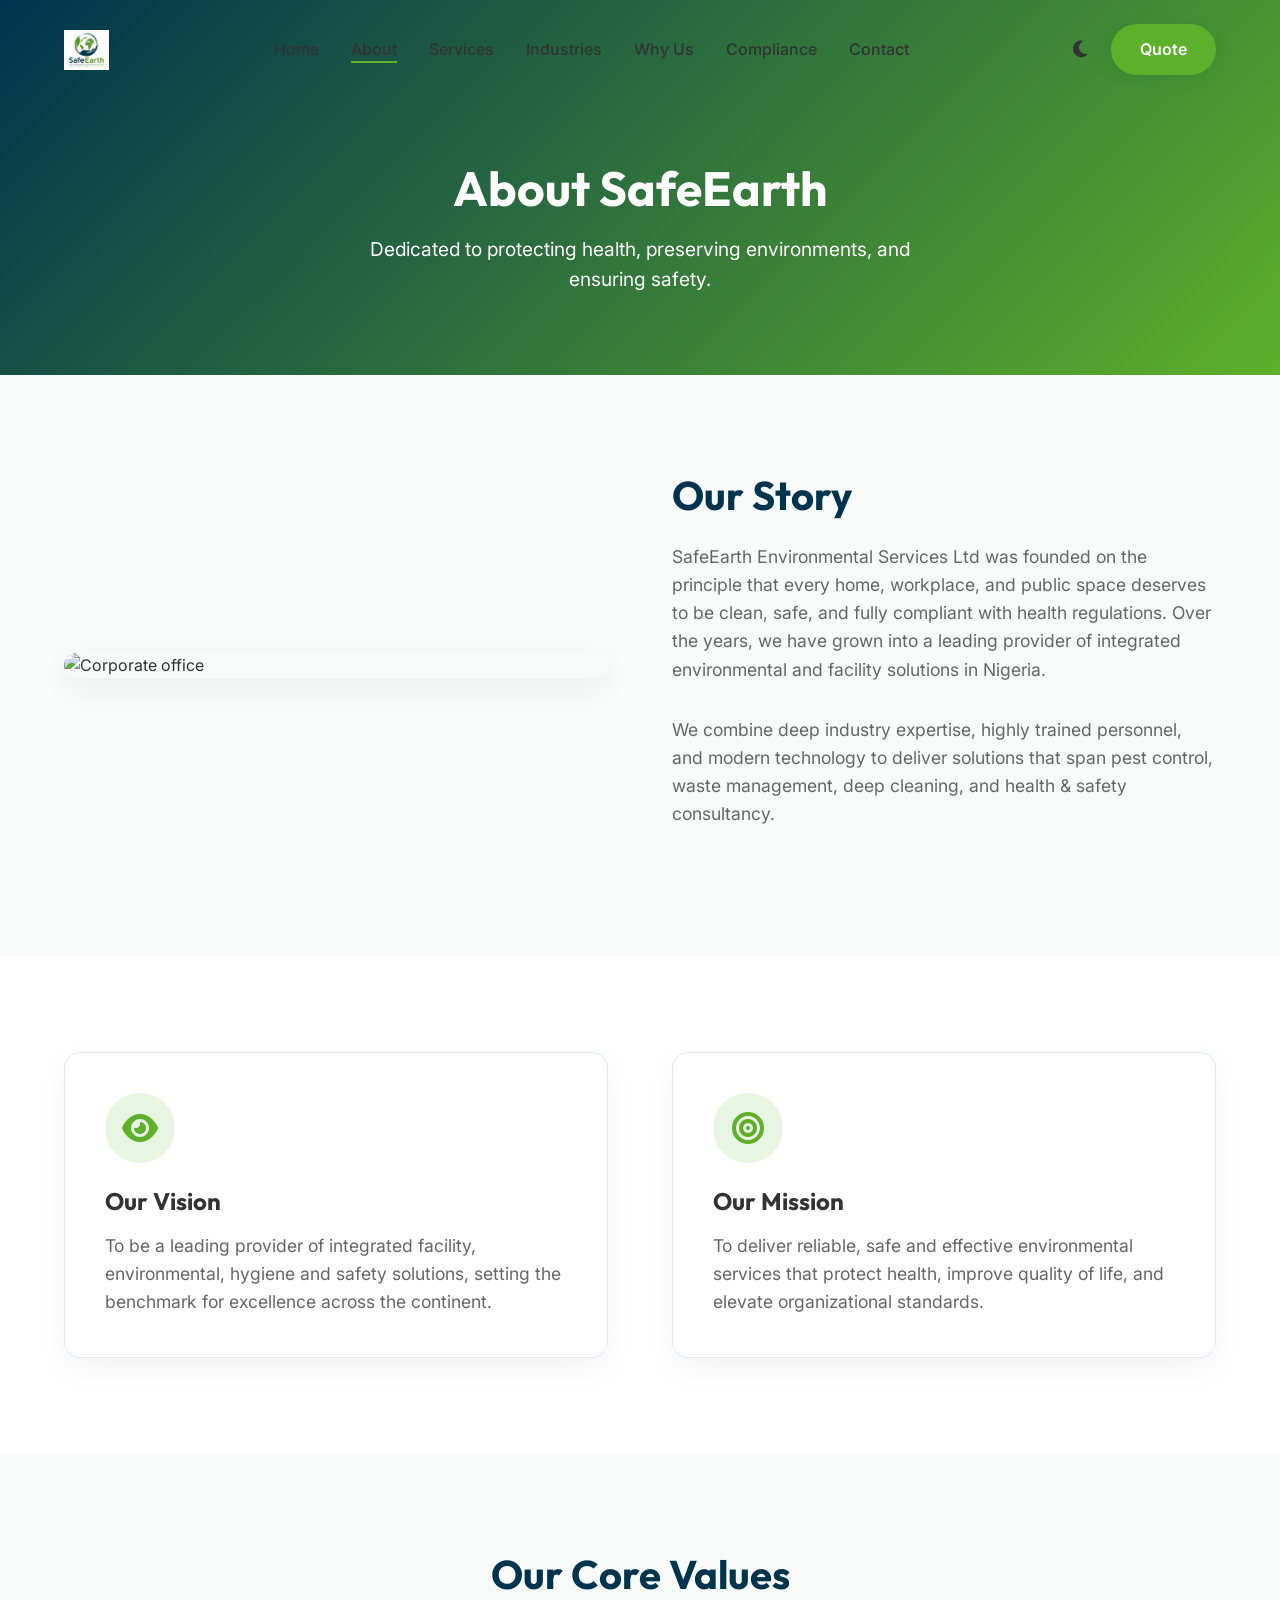
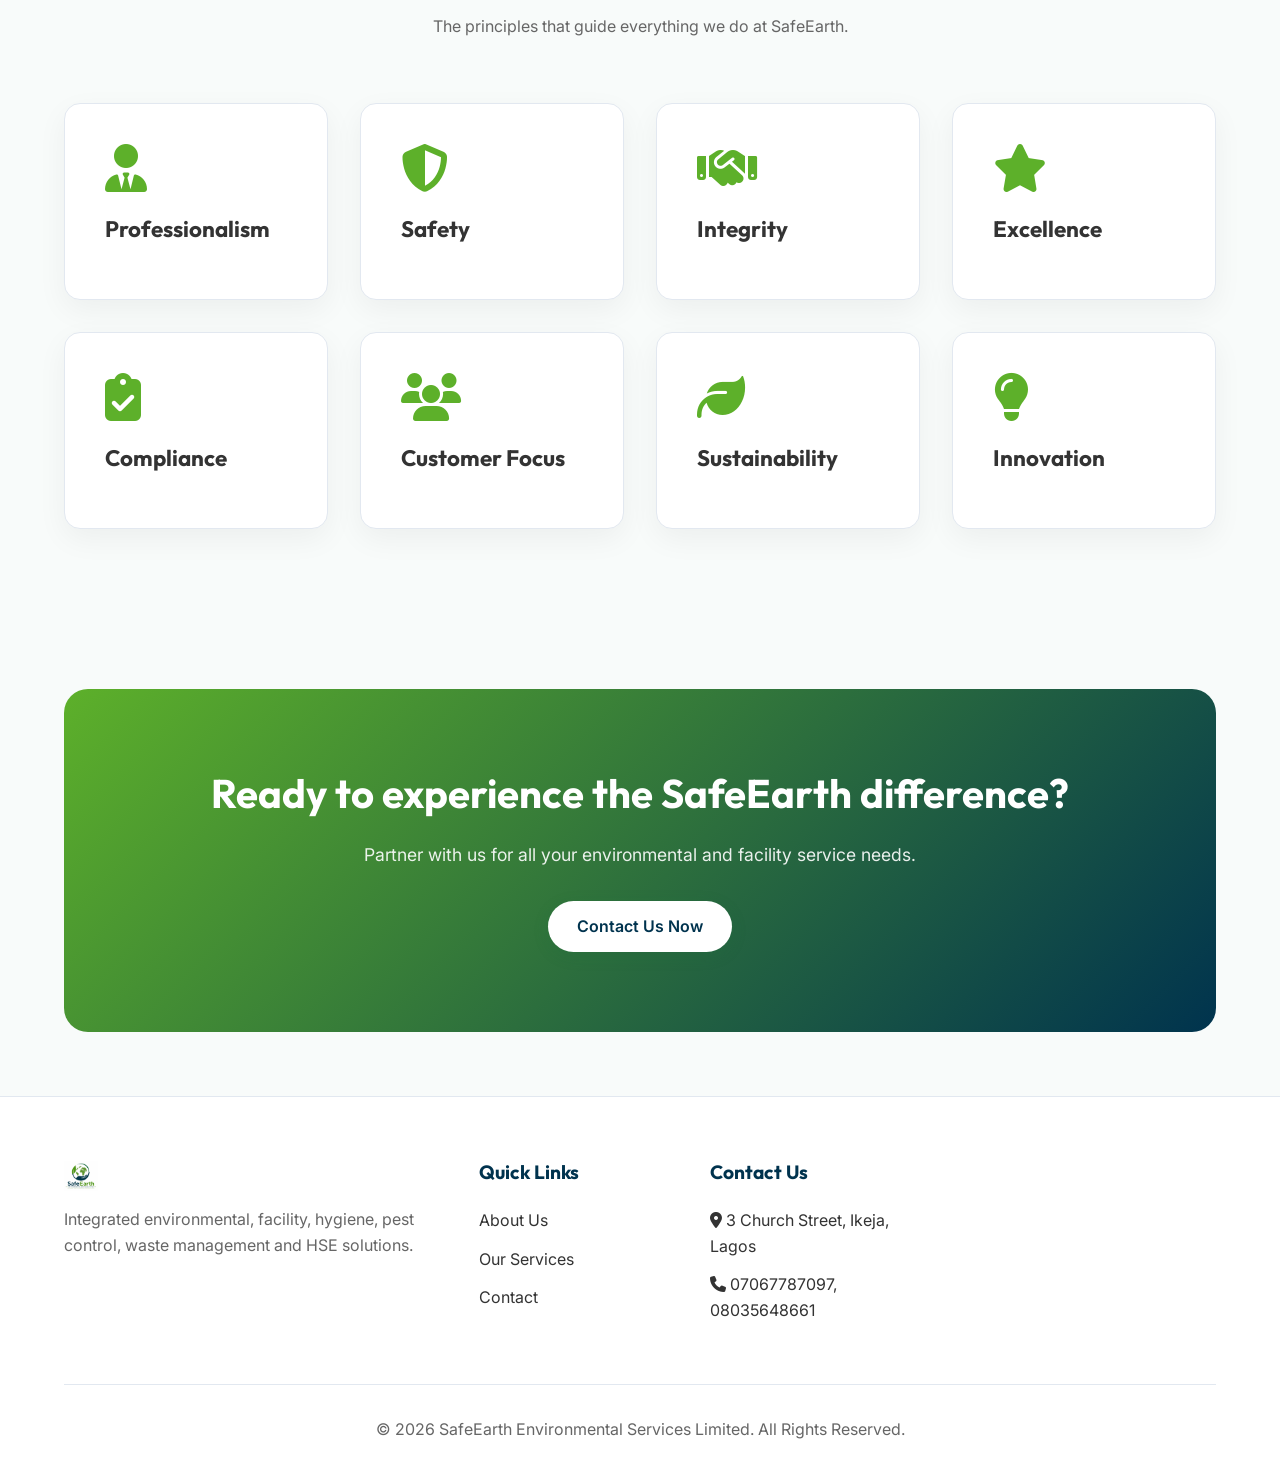
==== commit b03953d1: "fix: logo" ====
--- a/about.html
+++ b/about.html
@@ -149,7 +149,7 @@
         <h4>Contact Us</h4>
         <ul class="footer-links">
           <li><i class="fas fa-map-marker-alt"></i> 3 Church Street, Ikeja, Lagos</li>
-          <li><i class="fas fa-phone"></i> 07067787097</li>
+          <li><i class="fas fa-phone"></i> 07067787097, 08035648661</li>
         </ul>
       </div>
     </div>
@@ -164,3 +164,4 @@
 </html>
 
 
+
